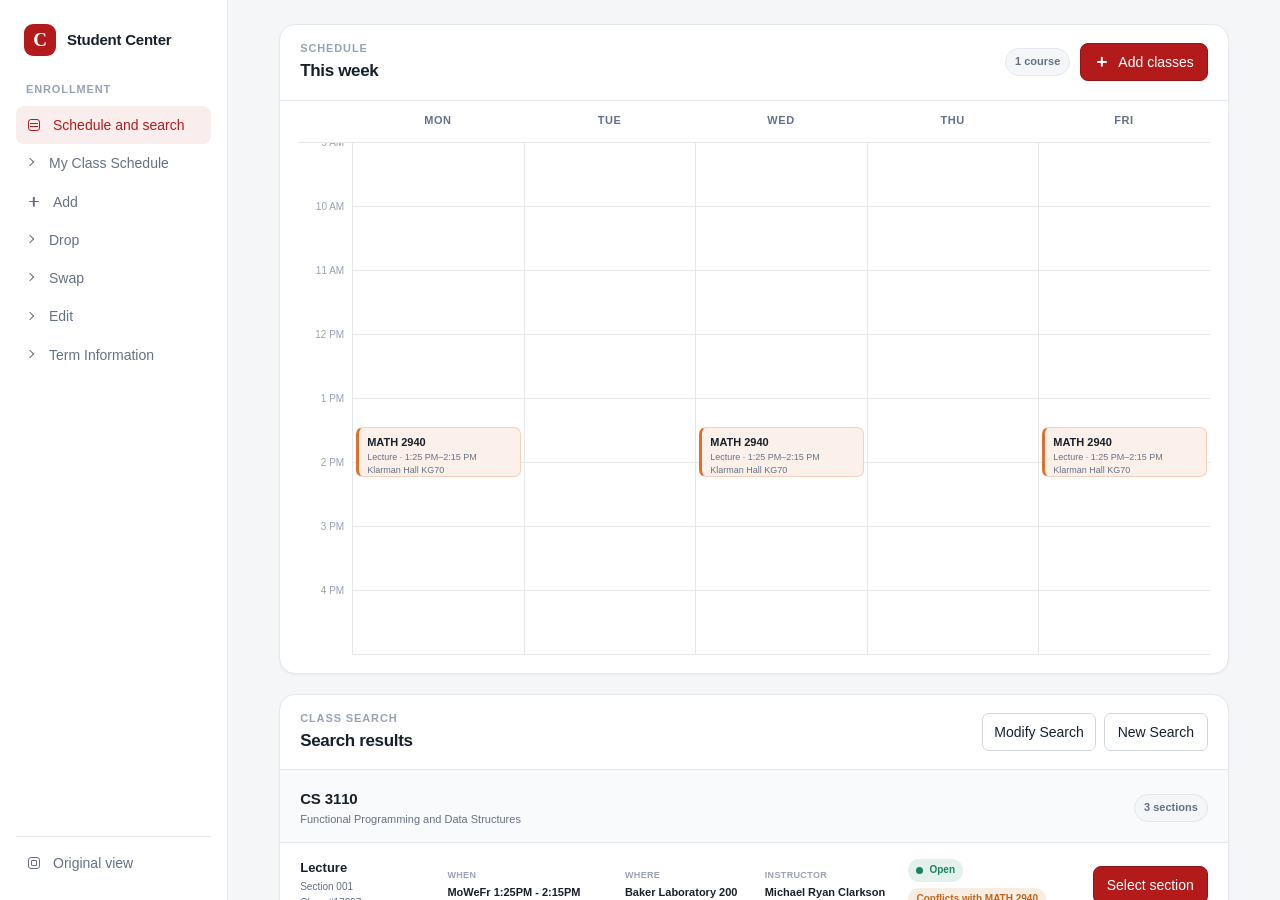
==== test/class-results-fixture.html @ d823434a "Show class search results beside the schedule" ====
<!doctype html>
<html lang="en" class="scu-extension-enabled" data-scu-theme="light">
  <head>
    <meta charset="UTF-8" />
    <meta name="viewport" content="width=device-width, initial-scale=1" />
    <title>Class Results fixture</title>
    <link rel="stylesheet" href="../src/content/styles.css" />
  </head>
  <body>
    <main>
      <h1>Enrollment: Add Classes</h1>
      <a href="#schedule">My Class Schedule</a>
      <a href="#add">Add</a>
      <a href="#drop">Drop</a>
      <a href="#swap">Swap</a>
      <a href="#edit">Edit</a>
      <a href="#term">Term Information</a>
      <h2>Search Results</h2>
      <p>The following classes match your search criteria Course Subject: <strong>Computer Science</strong>, Course Number is exactly <strong>3110</strong>, Show Open Classes Only: <strong>Yes</strong></p>
      <button type="button">New Search</button>
      <button type="button">Modify Search</button>
      <h3>3 class section(s) found</h3>
      <section>
        <h3>CS 3110 - Functional Programming and Data Structures</h3>
        <table>
          <thead><tr><th>Class</th><th>Section</th><th>Days &amp; Times</th><th>Room</th><th>Instructor</th><th>Meeting Dates</th><th>Status</th><th></th></tr></thead>
          <tbody><tr><td>17297</td><td>001-LEC Regular</td><td>MoWeFr 1:25PM - 2:15PM</td><td>Baker Laboratory 200</td><td>Michael Ryan Clarkson</td><td>08/24/2026 - 12/07/2026</td><td><img alt="Open" /></td><td><button type="button" onclick="document.body.dataset.selected='17297'">Select</button></td></tr></tbody>
        </table>
        <table>
          <thead><tr><th>Class</th><th>Section</th><th>Days &amp; Times</th><th>Room</th><th>Instructor</th><th>Meeting Dates</th><th>Status</th><th></th></tr></thead>
          <tbody><tr><td>17298</td><td>201-DIS Regular</td><td>Mo 2:55PM - 4:10PM</td><td>Hollister Hall 306</td><td>Michael Ryan Clarkson</td><td>08/24/2026 - 12/07/2026</td><td><img alt="Open" /></td><td><button type="button">Select</button></td></tr></tbody>
        </table>
        <table>
          <thead><tr><th>Class</th><th>Section</th><th>Days &amp; Times</th><th>Room</th><th>Instructor</th><th>Meeting Dates</th><th>Status</th><th></th></tr></thead>
          <tbody><tr><td>17299</td><td>202-DIS Regular</td><td>Mo 2:55PM - 4:10PM</td><td>Hollister Hall 401</td><td>Michael Ryan Clarkson</td><td>08/24/2026 - 12/07/2026</td><td><img alt="Wait List" /></td><td><button type="button">Select</button></td></tr></tbody>
        </table>
      </section>
    </main>
    <div id="scu-extension-root"></div>
    <script>
      sessionStorage.setItem("scu-schedule-cache-v1", JSON.stringify([
        { courseText: "MATH 2940-002 LEC (11567)", scheduleText: "MoWeFr 1:25PM - 2:15PM Klarman Hall KG70", statusText: "Enrolled" }
      ]));
      sessionStorage.setItem("scu-pending-class-search-v1", JSON.stringify({ query: "CS 3110", advanced: true, submitted: true }));
    </script>
    <script src="../src/content/schedule.js"></script>
    <script src="../src/content/homepage-data.js"></script>
    <script src="../src/content/enrollment.js"></script>
    <script src="../src/content/dashboard.js"></script>
    <script>globalThis.SCU.dashboard.refresh();</script>
  </body>
</html>
---- src/content/styles.css ----
:root.scu-extension-enabled {
  --scu-carnelian: #b31b1b;
  --scu-carnelian-dark: #8f1515;
  --scu-ink: #17202a;
  --scu-muted: #667085;
  --scu-subtle: #98a2b3;
  --scu-canvas: #f4f6f8;
  --scu-surface: #ffffff;
  --scu-surface-raised: #ffffff;
  --scu-border: #e4e7ec;
  --scu-border-strong: #d0d5dd;
  --scu-blue: #2457d6;
  --scu-success: #16835d;
  --scu-warning: #c46517;
  --scu-radius-sm: 8px;
  --scu-radius-md: 12px;
  --scu-radius-lg: 16px;
  --scu-shadow-sm: 0 1px 2px rgb(16 24 40 / 5%);
  --scu-shadow-md: 0 8px 24px rgb(16 24 40 / 8%);
  --scu-font: Inter, ui-sans-serif, -apple-system, BlinkMacSystemFont, "Segoe UI", sans-serif;
}

@media (prefers-color-scheme: dark) {
  :root.scu-extension-enabled[data-scu-theme="system"] {
    --scu-ink: #f3f4f6;
    --scu-muted: #aeb7c4;
    --scu-subtle: #8490a0;
    --scu-canvas: #101418;
    --scu-surface: #171c22;
    --scu-surface-raised: #1c2229;
    --scu-border: #2c343d;
    --scu-border-strong: #3a444f;
  }
}

:root.scu-extension-enabled[data-scu-theme="light"] {
  color-scheme: light;
}

:root.scu-extension-enabled[data-scu-theme="dark"] {
  color-scheme: dark;
  --scu-ink: #f3f4f6;
  --scu-muted: #aeb7c4;
  --scu-subtle: #8490a0;
  --scu-canvas: #101418;
  --scu-surface: #171c22;
  --scu-surface-raised: #1c2229;
  --scu-border: #2c343d;
  --scu-border-strong: #3a444f;
}

#scu-extension-root {
  display: contents;
}

#scu-extension-root[hidden] {
  display: none !important;
}

#scu-extension-root.scu-dashboard-root {
  display: block;
  position: fixed;
  z-index: 2147483000;
  inset: 0;
  height: 100vh;
  height: 100dvh;
  overflow: auto;
  overscroll-behavior: none;
  color: var(--scu-ink);
  background: var(--scu-canvas);
  font-family: var(--scu-font);
  font-size: 14px;
  line-height: 1.45;
  text-align: left;
}

:root.scu-dashboard-mounted,
:root.scu-dashboard-mounted body {
  overflow: hidden !important;
  overscroll-behavior: none;
}

#scu-extension-root *,
#scu-extension-root *::before,
#scu-extension-root *::after {
  box-sizing: border-box;
}

#scu-extension-root button,
#scu-return-modern {
  font: inherit;
}

#scu-extension-root button:focus-visible,
#scu-return-modern:focus-visible {
  outline: 3px solid color-mix(in srgb, var(--scu-blue) 35%, transparent);
  outline-offset: 2px;
}

.scu-dashboard {
  display: grid;
  min-width: 940px;
  min-height: 100%;
  grid-template-columns: 228px minmax(0, 1fr);
}

.scu-sidebar {
  display: flex;
  position: sticky;
  top: 0;
  height: 100vh;
  flex-direction: column;
  padding: 24px 16px 18px;
  border-right: 1px solid var(--scu-border);
  background: var(--scu-surface);
}

.scu-brand {
  display: flex;
  align-items: center;
  gap: 11px;
  padding: 0 8px 26px;
  color: var(--scu-ink);
  font-size: 15px;
  font-weight: 720;
  letter-spacing: -0.015em;
}

.scu-brand-mark {
  display: grid;
  width: 32px;
  height: 32px;
  place-items: center;
  border-radius: 9px;
  color: #fff;
  background: var(--scu-carnelian);
  font-family: Georgia, serif;
  font-size: 19px;
  font-weight: 700;
}

.scu-nav-label,
.scu-eyebrow {
  margin: 0;
  color: var(--scu-subtle);
  font-size: 11px;
  font-weight: 700;
  letter-spacing: 0.08em;
  text-transform: uppercase;
}

.scu-nav-label {
  padding: 0 10px 8px;
}

.scu-nav-label--spaced {
  padding-top: 20px;
}

.scu-nav-button {
  display: flex;
  width: 100%;
  align-items: center;
  gap: 11px;
  padding: 9px 10px;
  border: 0;
  border-radius: var(--scu-radius-sm);
  color: var(--scu-muted);
  background: transparent;
  cursor: pointer;
  font-weight: 550;
  text-align: left;
}

.scu-nav-button:hover:not(:disabled) {
  color: var(--scu-ink);
  background: var(--scu-canvas);
}

.scu-nav-button:first-of-type {
  color: var(--scu-carnelian);
  background: color-mix(in srgb, var(--scu-carnelian) 8%, transparent);
}

.scu-nav-button:disabled,
.scu-status-row:disabled,
.scu-link-row:disabled,
.scu-secondary-button:disabled {
  cursor: not-allowed;
  opacity: 0.45;
}

.scu-nav-spacer {
  flex: 1;
}

.scu-original-button {
  border-top: 1px solid var(--scu-border);
  border-radius: 0;
  padding-top: 16px;
}

.scu-page {
  min-width: 0;
}

.scu-content {
  display: grid;
  max-width: 1460px;
  grid-template-columns: minmax(620px, 1fr) minmax(250px, 320px);
  gap: 20px;
  margin: 0 auto;
  padding: 24px clamp(24px, 4vw, 56px) 48px;
}

.scu-content--enrollment {
  grid-template-columns: minmax(0, 1fr);
  max-width: 1240px;
}

.scu-primary-column,
.scu-secondary-column {
  display: grid;
  align-content: start;
  gap: 20px;
}

.scu-card {
  overflow: hidden;
  border: 1px solid var(--scu-border);
  border-radius: var(--scu-radius-lg);
  background: var(--scu-surface);
  box-shadow: var(--scu-shadow-sm);
}

#scu-schedule,
#scu-academic-tools,
#scu-finances,
#scu-profile {
  scroll-margin-top: 24px;
}

.scu-card-heading {
  display: flex;
  min-height: 75px;
  align-items: center;
  justify-content: space-between;
  gap: 18px;
  padding: 16px 20px;
  border-bottom: 1px solid var(--scu-border);
}

.scu-card-heading h2 {
  margin: 2px 0 0;
  color: var(--scu-ink);
  font-size: 17px;
  font-weight: 680;
  letter-spacing: -0.02em;
}

.scu-calendar-heading-actions {
  display: flex;
  align-items: center;
  gap: 10px;
}

.scu-add-class-button,
.scu-primary-button {
  display: inline-flex;
  min-height: 36px;
  align-items: center;
  justify-content: center;
  gap: 8px;
  padding: 8px 13px;
  border: 1px solid var(--scu-carnelian-dark);
  border-radius: var(--scu-radius-sm);
  color: #fff;
  background: var(--scu-carnelian);
  box-shadow: var(--scu-shadow-sm);
  cursor: pointer;
  font-size: 12px;
  font-weight: 680;
}

.scu-add-class-button:hover,
.scu-primary-button:hover:not(:disabled) {
  background: var(--scu-carnelian-dark);
}

.scu-primary-button:disabled {
  cursor: not-allowed;
  opacity: 0.45;
}

.scu-class-search-panel {
  padding: 18px 20px;
  border-bottom: 1px solid var(--scu-border);
  background: color-mix(in srgb, var(--scu-blue) 3%, var(--scu-surface));
}

.scu-class-search-panel[hidden] {
  display: none;
}

.scu-search-intro {
  display: flex;
  align-items: start;
  justify-content: space-between;
  gap: 18px;
  margin-bottom: 12px;
}

.scu-search-intro > div {
  display: grid;
  gap: 2px;
}

.scu-search-intro strong {
  color: var(--scu-ink);
  font-size: 14px;
}

.scu-search-intro span,
.scu-search-note {
  color: var(--scu-muted);
  font-size: 11px;
}

.scu-search-dismiss {
  width: 28px;
  height: 28px;
  padding: 0;
  border: 0;
  border-radius: 6px;
  color: var(--scu-muted);
  background: transparent;
  cursor: pointer;
  font-size: 22px;
  line-height: 1;
}

.scu-search-dismiss:hover {
  color: var(--scu-ink);
  background: var(--scu-canvas);
}

.scu-quick-search {
  display: grid;
  grid-template-columns: 18px minmax(180px, 1fr) auto;
  align-items: center;
  gap: 10px;
  padding: 7px 7px 7px 13px;
  border: 1px solid var(--scu-border-strong);
  border-radius: 10px;
  background: var(--scu-surface);
  box-shadow: var(--scu-shadow-sm);
}

.scu-quick-search > input {
  min-width: 0;
  padding: 6px 0;
  border: 0;
  outline: 0;
  color: var(--scu-ink);
  background: transparent;
  font: inherit;
}

.scu-search-fields {
  display: grid;
  grid-template-columns: minmax(180px, 1.3fr) minmax(150px, 0.8fr) minmax(110px, 0.6fr) minmax(170px, 1fr);
  gap: 12px;
  margin-top: 16px;
  padding-top: 16px;
  border-top: 1px solid var(--scu-border);
}

.scu-search-field {
  display: grid;
  align-content: start;
  gap: 6px;
  min-width: 0;
}

.scu-search-field > span,
.scu-checkbox-field {
  color: var(--scu-muted);
  font-size: 10px;
  font-weight: 650;
}

.scu-search-field input,
.scu-search-field select {
  width: 100%;
  min-height: 38px;
  padding: 7px 9px;
  border: 1px solid var(--scu-border-strong);
  border-radius: 7px;
  color: var(--scu-ink);
  background: var(--scu-surface);
  font: inherit;
}

.scu-checkbox-field {
  display: flex;
  grid-column: 1 / -1;
  align-items: center;
  gap: 8px;
}

.scu-checkbox-field input {
  accent-color: var(--scu-carnelian);
}

.scu-search-actions {
  display: flex;
  justify-content: flex-end;
  gap: 10px;
  margin-top: 14px;
}

.scu-search-actions .scu-secondary-button {
  width: auto;
  min-width: 90px;
}

.scu-more-filters-button {
  margin-right: auto;
}

.scu-search-note {
  margin: 10px 0 0;
}

.scu-results-actions {
  display: flex;
  gap: 8px;
}

.scu-results-actions .scu-secondary-button {
  width: auto;
  min-width: 104px;
}

.scu-result-group + .scu-result-group {
  border-top: 1px solid var(--scu-border);
}

.scu-result-group-heading {
  display: flex;
  align-items: center;
  justify-content: space-between;
  gap: 18px;
  padding: 18px 20px 14px;
  background: color-mix(in srgb, var(--scu-canvas) 58%, var(--scu-surface));
}

.scu-result-group-heading > div {
  display: grid;
  gap: 2px;
}

.scu-result-group-heading h3,
.scu-result-group-heading p {
  margin: 0;
}

.scu-result-group-heading h3 {
  color: var(--scu-ink);
  font-size: 15px;
  letter-spacing: -0.01em;
}

.scu-result-group-heading p {
  color: var(--scu-muted);
  font-size: 11px;
}

.scu-result-list {
  display: grid;
}

.scu-result-item {
  display: grid;
  grid-template-columns: minmax(120px, 0.7fr) minmax(390px, 2.4fr) minmax(150px, 0.9fr) auto;
  align-items: center;
  gap: 18px;
  padding: 16px 20px;
  border-top: 1px solid var(--scu-border);
}

.scu-result-item:hover {
  background: color-mix(in srgb, var(--scu-blue) 2.5%, var(--scu-surface));
}

.scu-result-identity {
  display: grid;
  gap: 2px;
}

.scu-result-identity strong {
  color: var(--scu-ink);
  font-size: 13px;
}

.scu-result-identity span,
.scu-result-identity small {
  color: var(--scu-muted);
  font-size: 10px;
}

.scu-result-details {
  display: grid;
  grid-template-columns: minmax(150px, 1.3fr) minmax(120px, 1fr) minmax(120px, 1fr);
  gap: 14px;
}

.scu-result-detail {
  display: grid;
  min-width: 0;
  gap: 3px;
}

.scu-result-detail span {
  color: var(--scu-subtle);
  font-size: 9px;
  font-weight: 700;
  letter-spacing: 0.04em;
  text-transform: uppercase;
}

.scu-result-detail strong {
  overflow: hidden;
  color: var(--scu-ink);
  font-size: 11px;
  font-weight: 600;
  text-overflow: ellipsis;
}

.scu-result-availability {
  display: grid;
  justify-items: start;
  gap: 6px;
}

.scu-availability,
.scu-conflict-badge {
  display: inline-flex;
  align-items: center;
  gap: 6px;
  padding: 4px 8px;
  border-radius: 999px;
  font-size: 10px;
  font-weight: 680;
}

.scu-availability::before {
  width: 7px;
  height: 7px;
  border-radius: 50%;
  background: var(--scu-subtle);
  content: "";
}

.scu-availability--open {
  color: var(--scu-success);
  background: color-mix(in srgb, var(--scu-success) 12%, var(--scu-surface));
}

.scu-availability--open::before {
  background: var(--scu-success);
}

.scu-availability--closed {
  color: #4f83cc;
  background: color-mix(in srgb, #4f83cc 12%, var(--scu-surface));
}

.scu-availability--closed::before {
  background: #4f83cc;
}

.scu-availability--wait-list {
  color: var(--scu-warning);
  background: color-mix(in srgb, var(--scu-warning) 12%, var(--scu-surface));
}

.scu-availability--wait-list::before {
  border-radius: 1px;
  background: #d49a12;
  transform: rotate(45deg);
}

.scu-conflict-badge {
  color: var(--scu-warning);
  background: color-mix(in srgb, var(--scu-warning) 12%, var(--scu-surface));
}

.scu-select-section {
  min-width: 112px;
}

.scu-count-pill {
  padding: 5px 9px;
  border: 1px solid var(--scu-border);
  border-radius: 999px;
  color: var(--scu-muted);
  background: var(--scu-canvas);
  font-size: 11px;
  font-weight: 650;
}

.scu-calendar-viewport {
  overflow-x: auto;
  padding: 0 18px 18px;
}

.scu-calendar {
  display: grid;
  position: relative;
  min-width: 660px;
  grid-template-columns: 54px repeat(5, minmax(105px, 1fr));
  grid-template-rows: 42px repeat(var(--scu-hour-count), 64px);
}

.scu-calendar-corner,
.scu-day-header {
  position: sticky;
  z-index: 3;
  top: 0;
  border-bottom: 1px solid var(--scu-border);
  background: var(--scu-surface);
}

.scu-day-header {
  display: grid;
  place-items: center;
  color: var(--scu-muted);
  font-size: 11px;
  font-weight: 700;
  letter-spacing: 0.05em;
  text-transform: uppercase;
}

.scu-time-label {
  position: relative;
  z-index: 1;
  padding: 0 8px 0 0;
  color: var(--scu-subtle);
  background: var(--scu-surface);
  font-size: 10px;
  text-align: right;
  transform: translateY(-7px);
}

.scu-day-column {
  position: relative;
  grid-row: 2 / span var(--scu-hour-count);
  border-left: 1px solid var(--scu-border);
  background-image: repeating-linear-gradient(
    to bottom,
    transparent 0,
    transparent 63px,
    var(--scu-border) 63px,
    var(--scu-border) 64px
  );
}

.scu-calendar-event {
  position: absolute;
  z-index: 2;
  top: calc(var(--scu-event-start) / 60 * 64px + 2px);
  right: 3px;
  left: 3px;
  height: max(34px, calc(var(--scu-event-duration) / 60 * 64px - 4px));
  overflow: hidden;
  padding: 7px 8px;
  border: 1px solid color-mix(in srgb, var(--event-color) 24%, transparent);
  border-left: 3px solid var(--event-color);
  border-radius: 7px;
  color: var(--scu-ink);
  background: color-mix(in srgb, var(--event-color) 10%, var(--scu-surface));
}

.scu-calendar-event strong,
.scu-calendar-event span,
.scu-calendar-event small {
  display: block;
  overflow: hidden;
  text-overflow: ellipsis;
  white-space: nowrap;
}

.scu-calendar-event strong {
  font-size: 11px;
  font-weight: 720;
}

.scu-calendar-event span,
.scu-calendar-event small {
  color: var(--scu-muted);
  font-size: 9px;
}

.scu-calendar-event--blue { --event-color: #3478f6; }
.scu-calendar-event--violet { --event-color: #7a5af8; }
.scu-calendar-event--teal { --event-color: #0e9384; }
.scu-calendar-event--orange { --event-color: #e06f2b; }
.scu-calendar-event--rose { --event-color: #e24872; }
.scu-calendar-event--indigo { --event-color: #4f5bd5; }

.scu-unscheduled {
  display: flex;
  align-items: center;
  flex-wrap: wrap;
  gap: 7px;
  padding: 12px 20px 16px;
  border-top: 1px solid var(--scu-border);
  color: var(--scu-muted);
  font-size: 11px;
}

.scu-unscheduled strong {
  margin-right: 3px;
}

.scu-unscheduled span {
  padding: 3px 7px;
  border-radius: 999px;
  background: var(--scu-canvas);
}

.scu-status-row {
  display: flex;
  align-items: center;
  border: 0;
  color: inherit;
  background: transparent;
  cursor: pointer;
  text-align: left;
}

.scu-status-row:hover:not(:disabled) {
  background: var(--scu-canvas);
}

.scu-status-row > span:nth-child(2) {
  display: grid;
  min-width: 0;
  flex: 1;
}

.scu-status-row strong {
  color: var(--scu-ink);
  font-size: 12px;
  font-weight: 650;
}

.scu-status-row small {
  overflow: hidden;
  color: var(--scu-muted);
  font-size: 10px;
  text-overflow: ellipsis;
  white-space: nowrap;
}

.scu-financial-overview {
  display: grid;
  grid-template-columns: minmax(210px, 1.1fr) minmax(260px, 1fr);
  border-bottom: 1px solid var(--scu-border);
}

.scu-balance-block {
  display: grid;
  position: relative;
  align-content: center;
  gap: 3px;
  min-height: 142px;
  padding: 24px;
  border-right: 1px solid var(--scu-border);
  background: linear-gradient(145deg, color-mix(in srgb, var(--scu-carnelian) 7%, var(--scu-surface)), var(--scu-surface));
}

.scu-balance-block > span:first-child,
.scu-financial-metrics span {
  color: var(--scu-muted);
  font-size: 11px;
  font-weight: 600;
}

.scu-balance-block > strong {
  color: var(--scu-ink);
  font-size: 30px;
  font-weight: 720;
  letter-spacing: -0.04em;
}

.scu-alert-badge {
  width: fit-content;
  margin-top: 6px;
  padding: 4px 8px;
  border-radius: 999px;
  color: #a43f19 !important;
  background: #fff0e8;
  font-size: 10px !important;
  font-weight: 700 !important;
}

.scu-financial-metrics {
  display: grid;
  grid-template-columns: repeat(2, 1fr);
  align-content: center;
  padding: 20px;
}

.scu-financial-metrics > div {
  display: grid;
  gap: 5px;
  padding: 14px 16px;
}

.scu-financial-metrics > div + div {
  border-left: 1px solid var(--scu-border);
}

.scu-financial-metrics strong {
  color: var(--scu-ink);
  font-size: 16px;
  font-weight: 680;
}

.scu-link-grid {
  display: grid;
  grid-template-columns: repeat(2, 1fr);
}

.scu-link-row {
  display: flex;
  min-height: 72px;
  align-items: center;
  gap: 12px;
  padding: 14px 18px;
  border: 0;
  border-bottom: 1px solid var(--scu-border);
  color: inherit;
  background: transparent;
  cursor: pointer;
  text-align: left;
}

.scu-link-grid > .scu-link-row:nth-child(odd) {
  border-right: 1px solid var(--scu-border);
}

.scu-link-grid > .scu-link-row:nth-last-child(-n + 2) {
  border-bottom: 0;
}

.scu-link-row:hover:not(:disabled) {
  background: var(--scu-canvas);
}

.scu-link-row > span:first-child {
  display: grid;
  min-width: 0;
  flex: 1;
  gap: 2px;
}

.scu-link-row strong {
  color: var(--scu-ink);
  font-size: 12px;
  font-weight: 650;
}

.scu-link-row small {
  overflow: hidden;
  color: var(--scu-muted);
  font-size: 10px;
  text-overflow: ellipsis;
  white-space: nowrap;
}

.scu-profile-summary {
  display: flex;
  align-items: center;
  gap: 12px;
  padding: 18px 20px;
  border-bottom: 1px solid var(--scu-border);
  background: color-mix(in srgb, var(--scu-blue) 5%, var(--scu-surface));
}

.scu-profile-summary > span:nth-child(2) {
  display: grid;
  gap: 2px;
}

.scu-profile-summary small {
  color: var(--scu-muted);
  font-size: 10px;
}

.scu-profile-summary strong {
  color: var(--scu-ink);
  font-size: 12px;
}

.scu-privacy-note {
  margin: 0;
  padding: 12px 20px;
  border-bottom: 1px solid var(--scu-border);
  color: var(--scu-muted);
  background: var(--scu-canvas);
  font-size: 10px;
}

.scu-link-grid--profile > .scu-link-row:last-child {
  grid-column: 1 / -1;
  border-right: 0;
  border-bottom: 0;
}

.scu-link-grid--profile > .scu-link-row:nth-last-child(2) {
  border-bottom: 1px solid var(--scu-border);
}

.scu-card-subsection {
  border-top: 1px solid var(--scu-border);
}

.scu-card-subsection > h3,
.scu-tool-group > h3 {
  margin: 0;
  color: var(--scu-muted);
  font-size: 11px;
  font-weight: 700;
  letter-spacing: 0.04em;
  text-transform: uppercase;
}

.scu-card-subsection > h3 {
  padding: 14px 20px;
  border-bottom: 1px solid var(--scu-border);
  background: var(--scu-canvas);
}

.scu-card-subsection .scu-link-grid > .scu-link-row:last-child:nth-child(odd) {
  grid-column: 1 / -1;
  border-right: 0;
}

.scu-card-subsection .scu-link-grid > .scu-link-row:nth-last-child(2):nth-child(even) {
  border-bottom: 1px solid var(--scu-border);
}

.scu-tool-groups {
  display: grid;
  grid-template-columns: repeat(auto-fit, minmax(180px, 1fr));
}

.scu-tool-group {
  min-width: 0;
  padding: 18px;
  border-right: 1px solid var(--scu-border);
}

.scu-tool-group:last-child {
  border-right: 0;
}

.scu-tool-group > h3 {
  padding: 0 2px 10px;
}

.scu-tool-list {
  display: grid;
  border: 1px solid var(--scu-border);
  border-radius: var(--scu-radius-sm);
  overflow: hidden;
}

.scu-tool-list .scu-link-row {
  width: 100%;
  min-height: 52px;
  padding: 10px 12px;
  border-right: 0;
}

.scu-tool-list .scu-link-row:last-child {
  border-bottom: 0;
}

.scu-advisor-body {
  display: grid;
  gap: 14px;
  padding: 18px;
}

.scu-advisor-list {
  display: grid;
  gap: 12px;
}

.scu-advisor-person {
  display: flex;
  min-width: 0;
  align-items: center;
  gap: 11px;
}

.scu-advisor-avatar {
  display: grid;
  width: 38px;
  height: 38px;
  flex: 0 0 auto;
  place-items: center;
  border-radius: 50%;
  color: var(--scu-carnelian);
  background: color-mix(in srgb, var(--scu-carnelian) 10%, var(--scu-surface));
  font-weight: 750;
}

.scu-advisor-person strong {
  min-width: 0;
  overflow: hidden;
  color: var(--scu-ink);
  font-size: 12px;
  text-overflow: ellipsis;
  white-space: nowrap;
}

.scu-secondary-button {
  width: 100%;
  padding: 8px 11px;
  border: 1px solid var(--scu-border-strong);
  border-radius: 7px;
  color: var(--scu-ink);
  background: var(--scu-surface);
  cursor: pointer;
  font-size: 11px;
  font-weight: 650;
}

.scu-secondary-button:hover:not(:disabled) {
  background: var(--scu-canvas);
}

.scu-resource-list .scu-link-row {
  width: 100%;
  min-height: 62px;
  border-right: 0;
}

.scu-resource-list .scu-link-row:last-child {
  border-bottom: 0;
}

.scu-status-list {
  padding: 4px 0;
}

.scu-status-row {
  width: 100%;
  gap: 11px;
  padding: 12px 18px;
}

.scu-status-dot {
  width: 8px;
  height: 8px;
  flex: 0 0 auto;
  border-radius: 50%;
  background: var(--scu-subtle);
  box-shadow: 0 0 0 4px color-mix(in srgb, var(--scu-subtle) 12%, transparent);
}

.scu-status-dot--success {
  background: var(--scu-success);
  box-shadow: 0 0 0 4px color-mix(in srgb, var(--scu-success) 12%, transparent);
}

.scu-status-dot--attention {
  background: var(--scu-warning);
  box-shadow: 0 0 0 4px color-mix(in srgb, var(--scu-warning) 12%, transparent);
}

.scu-todo-content,
.scu-empty-compact,
.scu-empty-state {
  color: var(--scu-muted);
}

.scu-todo-content {
  display: flex;
  align-items: center;
  gap: 11px;
  padding: 18px;
}

.scu-todo-content > span:nth-child(2) {
  display: grid;
  min-width: 0;
  flex: 1;
}

.scu-todo-content strong,
.scu-empty-compact strong,
.scu-empty-state strong {
  color: var(--scu-ink);
  font-size: 12px;
}

.scu-todo-content small,
.scu-empty-compact span,
.scu-empty-state span {
  font-size: 10px;
}

.scu-task-icon {
  display: grid;
  width: 32px;
  height: 32px;
  flex: 0 0 auto;
  place-items: center;
  border-radius: 50%;
  color: var(--scu-warning);
  background: color-mix(in srgb, var(--scu-warning) 12%, transparent);
  font-weight: 750;
}

.scu-text-button {
  padding: 5px 7px;
  border: 0;
  color: var(--scu-blue);
  background: transparent;
  cursor: pointer;
  font-size: 11px;
  font-weight: 650;
}

.scu-empty-compact,
.scu-empty-state {
  display: grid;
  place-items: center;
  gap: 3px;
  padding: 28px 18px;
  text-align: center;
}

.scu-empty-state {
  min-height: 240px;
}

.scu-icon {
  display: inline-block;
  position: relative;
  width: 16px;
  height: 16px;
  flex: 0 0 auto;
  color: currentColor;
}

.scu-icon::before,
.scu-icon::after {
  position: absolute;
  content: "";
}

.scu-icon--search::before {
  width: 8px;
  height: 8px;
  border: 1.7px solid currentColor;
  border-radius: 50%;
  inset: 1px auto auto 1px;
}

.scu-icon--search::after {
  width: 6px;
  height: 1.7px;
  background: currentColor;
  transform: rotate(45deg);
  transform-origin: left center;
  inset: 10px auto auto 10px;
}

.scu-icon--plus::before,
.scu-icon--plus::after {
  width: 10px;
  height: 1.7px;
  border-radius: 2px;
  background: currentColor;
  inset: 7px auto auto 3px;
}

.scu-icon--plus::after {
  transform: rotate(90deg);
}

.scu-icon--plan::before,
.scu-icon--academics::before,
.scu-icon--enroll::before,
.scu-icon--legacy::before,
.scu-icon--overview::before,
.scu-icon--finance::before,
.scu-icon--profile::before,
.scu-icon--mail::before {
  inset: 2px;
  border: 1.5px solid currentColor;
  border-radius: 3px;
}

.scu-icon--plan::after {
  inset: 6px 4px;
  border-top: 1.5px solid currentColor;
  border-bottom: 1.5px solid currentColor;
}

.scu-icon--academics::after {
  width: 8px;
  height: 5px;
  border-right: 1.5px solid currentColor;
  border-bottom: 1.5px solid currentColor;
  transform: rotate(45deg);
  inset: 3px 0 0 3px;
}

.scu-icon--enroll::after {
  width: 7px;
  height: 7px;
  border-right: 1.5px solid currentColor;
  border-bottom: 1.5px solid currentColor;
  transform: rotate(-45deg);
  inset: 3px 0 0 2px;
}

.scu-icon--legacy::after {
  inset: 5px;
  border: 1px solid currentColor;
  border-radius: 1px;
}

.scu-icon--overview::after {
  inset: 5px;
  border-radius: 2px;
  background: currentColor;
  box-shadow: 5px 0 currentColor, 0 5px currentColor, 5px 5px currentColor;
  width: 2px;
  height: 2px;
}

.scu-icon--finance::after {
  inset: 5px 3px;
  border-top: 1.5px solid currentColor;
  border-bottom: 1.5px solid currentColor;
}

.scu-icon--profile::after {
  width: 5px;
  height: 5px;
  border: 1.5px solid currentColor;
  border-radius: 50%;
  inset: 3px auto auto 4px;
  box-shadow: 0 6px 0 -1px currentColor;
}

.scu-icon--mail::after {
  inset: 5px 3px;
  border-right: 1.5px solid currentColor;
  border-bottom: 1.5px solid currentColor;
  transform: rotate(45deg);
}

.scu-icon--arrow {
  width: 12px;
  height: 12px;
}

.scu-icon--arrow::before {
  width: 6px;
  height: 6px;
  border-top: 1.5px solid currentColor;
  border-right: 1.5px solid currentColor;
  transform: rotate(45deg);
  inset: 2px auto auto 1px;
}

#scu-return-modern {
  position: fixed;
  z-index: 2147483001;
  right: 20px;
  bottom: 20px;
  padding: 10px 14px;
  border: 1px solid #8f1515;
  border-radius: 9px;
  color: #fff;
  background: #b31b1b;
  box-shadow: 0 8px 24px rgb(16 24 40 / 18%);
  cursor: pointer;
  font-family: var(--scu-font);
  font-weight: 650;
}

@media (max-width: 1100px) {
  .scu-content {
    grid-template-columns: 1fr;
  }

  .scu-secondary-column {
    grid-template-columns: repeat(2, 1fr);
  }

  .scu-financial-overview {
    grid-template-columns: 1fr;
  }

  .scu-balance-block {
    border-right: 0;
    border-bottom: 1px solid var(--scu-border);
  }

  .scu-search-fields {
    grid-template-columns: repeat(2, minmax(0, 1fr));
  }

  .scu-result-item {
    grid-template-columns: minmax(120px, 0.7fr) minmax(360px, 2.2fr) auto;
  }

  .scu-result-availability {
    grid-column: 1 / 3;
    grid-row: 2;
  }
}

@media (min-width: 1400px) {
  .scu-content--enrollment:has(.scu-primary-column--results) {
    max-width: 1680px;
  }

  .scu-primary-column--results {
    grid-template-columns: minmax(650px, 1.25fr) minmax(440px, 0.8fr);
  }

  .scu-primary-column--results > .scu-card {
    align-self: start;
  }

  .scu-primary-column--results .scu-result-item {
    grid-template-columns: minmax(0, 1fr) auto;
    gap: 12px;
  }

  .scu-primary-column--results .scu-result-details,
  .scu-primary-column--results .scu-result-availability {
    grid-column: 1 / -1;
  }

  .scu-primary-column--results .scu-result-details {
    grid-template-columns: 1fr 1fr;
  }

  .scu-primary-column--results .scu-result-detail:last-child {
    grid-column: 1 / -1;
  }

  .scu-primary-column--results .scu-select-section {
    grid-column: 2;
    grid-row: 1;
  }
}

@media (prefers-reduced-motion: no-preference) {
  .scu-status-row,
  .scu-nav-button,
  .scu-link-row,
  .scu-secondary-button {
    transition: color 120ms ease, background-color 120ms ease, border-color 120ms ease;
  }
}
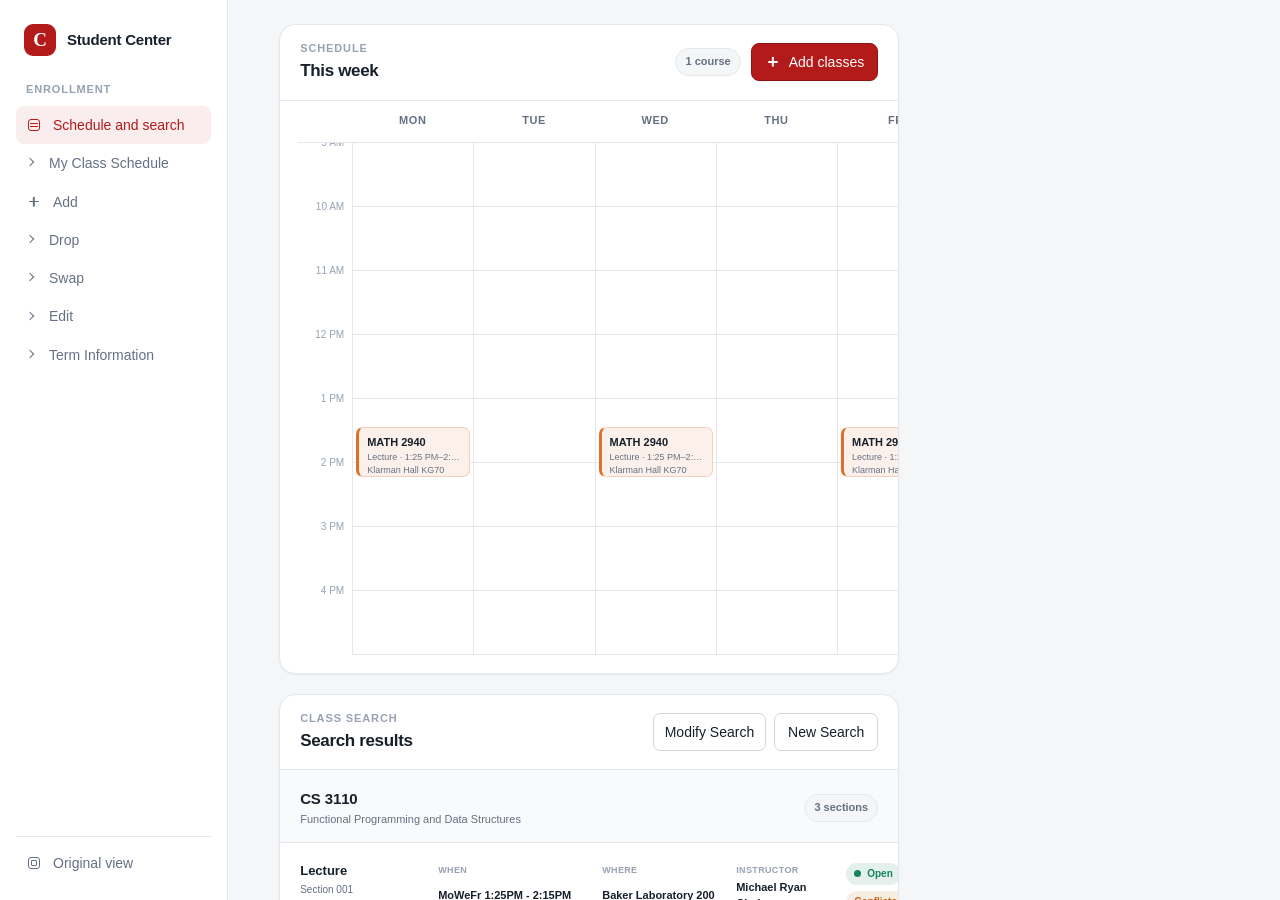
==== commit a2ac0992: "Keep calendar width stable across enrollment screens" ====
--- a/test/class-results-fixture.html
+++ b/test/class-results-fixture.html
@@ -24,15 +24,15 @@
         <h3>CS 3110 - Functional Programming and Data Structures</h3>
         <table>
           <thead><tr><th>Class</th><th>Section</th><th>Days &amp; Times</th><th>Room</th><th>Instructor</th><th>Meeting Dates</th><th>Status</th><th></th></tr></thead>
-          <tbody><tr><td>17297</td><td>001-LEC Regular</td><td>MoWeFr 1:25PM - 2:15PM</td><td>Baker Laboratory 200</td><td>Michael Ryan Clarkson</td><td>08/24/2026 - 12/07/2026</td><td><img alt="Open" /></td><td><button type="button" onclick="document.body.dataset.selected='17297'">Select</button></td></tr></tbody>
+          <tbody><tr><td>17297</td><td>001-LEC Regular</td><td>MoWeFr 1:25PM - 2:15PM</td><td>Baker Laboratory 200</td><td>Michael Ryan Clarkson</td><td>08/24/2026 - 12/07/2026</td><td><img alt="Open" /></td><td><input id="SSR_PB_SELECT$0" type="button" value="Select" onclick="document.body.dataset.selected='17297'" /></td></tr></tbody>
         </table>
         <table>
           <thead><tr><th>Class</th><th>Section</th><th>Days &amp; Times</th><th>Room</th><th>Instructor</th><th>Meeting Dates</th><th>Status</th><th></th></tr></thead>
-          <tbody><tr><td>17298</td><td>201-DIS Regular</td><td>Mo 2:55PM - 4:10PM</td><td>Hollister Hall 306</td><td>Michael Ryan Clarkson</td><td>08/24/2026 - 12/07/2026</td><td><img alt="Open" /></td><td><button type="button">Select</button></td></tr></tbody>
+          <tbody><tr><td>17298</td><td>201-DIS Regular</td><td>Mo 2:55PM - 4:10PM</td><td>Hollister Hall 306</td><td>Michael Ryan Clarkson</td><td>08/24/2026 - 12/07/2026</td><td><img alt="Open" /></td><td><input id="SSR_PB_SELECT$1" type="button" value="Select" /></td></tr></tbody>
         </table>
         <table>
           <thead><tr><th>Class</th><th>Section</th><th>Days &amp; Times</th><th>Room</th><th>Instructor</th><th>Meeting Dates</th><th>Status</th><th></th></tr></thead>
-          <tbody><tr><td>17299</td><td>202-DIS Regular</td><td>Mo 2:55PM - 4:10PM</td><td>Hollister Hall 401</td><td>Michael Ryan Clarkson</td><td>08/24/2026 - 12/07/2026</td><td><img alt="Wait List" /></td><td><button type="button">Select</button></td></tr></tbody>
+          <tbody><tr><td>17299</td><td>202-DIS Regular</td><td>Mo 2:55PM - 4:10PM</td><td>Hollister Hall 401</td><td>Michael Ryan Clarkson</td><td>08/24/2026 - 12/07/2026</td><td><img alt="Wait List" /></td><td><input id="SSR_PB_SELECT$2" type="button" value="Select" /></td></tr></tbody>
         </table>
       </section>
     </main>
--- a/src/content/styles.css
+++ b/src/content/styles.css
@@ -214,8 +214,8 @@
 }
 
 .scu-content--enrollment {
-  grid-template-columns: minmax(0, 1fr);
-  max-width: 1240px;
+  grid-template-columns: minmax(620px, 1fr) minmax(250px, 320px);
+  max-width: 1460px;
 }
 
 .scu-primary-column,
@@ -342,28 +342,6 @@
 .scu-search-dismiss:hover {
   color: var(--scu-ink);
   background: var(--scu-canvas);
-}
-
-.scu-quick-search {
-  display: grid;
-  grid-template-columns: 18px minmax(180px, 1fr) auto;
-  align-items: center;
-  gap: 10px;
-  padding: 7px 7px 7px 13px;
-  border: 1px solid var(--scu-border-strong);
-  border-radius: 10px;
-  background: var(--scu-surface);
-  box-shadow: var(--scu-shadow-sm);
-}
-
-.scu-quick-search > input {
-  min-width: 0;
-  padding: 6px 0;
-  border: 0;
-  outline: 0;
-  color: var(--scu-ink);
-  background: transparent;
-  font: inherit;
 }
 
 .scu-search-fields {
@@ -1338,7 +1316,8 @@
   }
 
   .scu-primary-column--results {
-    grid-template-columns: minmax(650px, 1.25fr) minmax(440px, 0.8fr);
+    grid-column: 1 / -1;
+    grid-template-columns: minmax(650px, 1008px) minmax(440px, 1fr);
   }
 
   .scu-primary-column--results > .scu-card {
